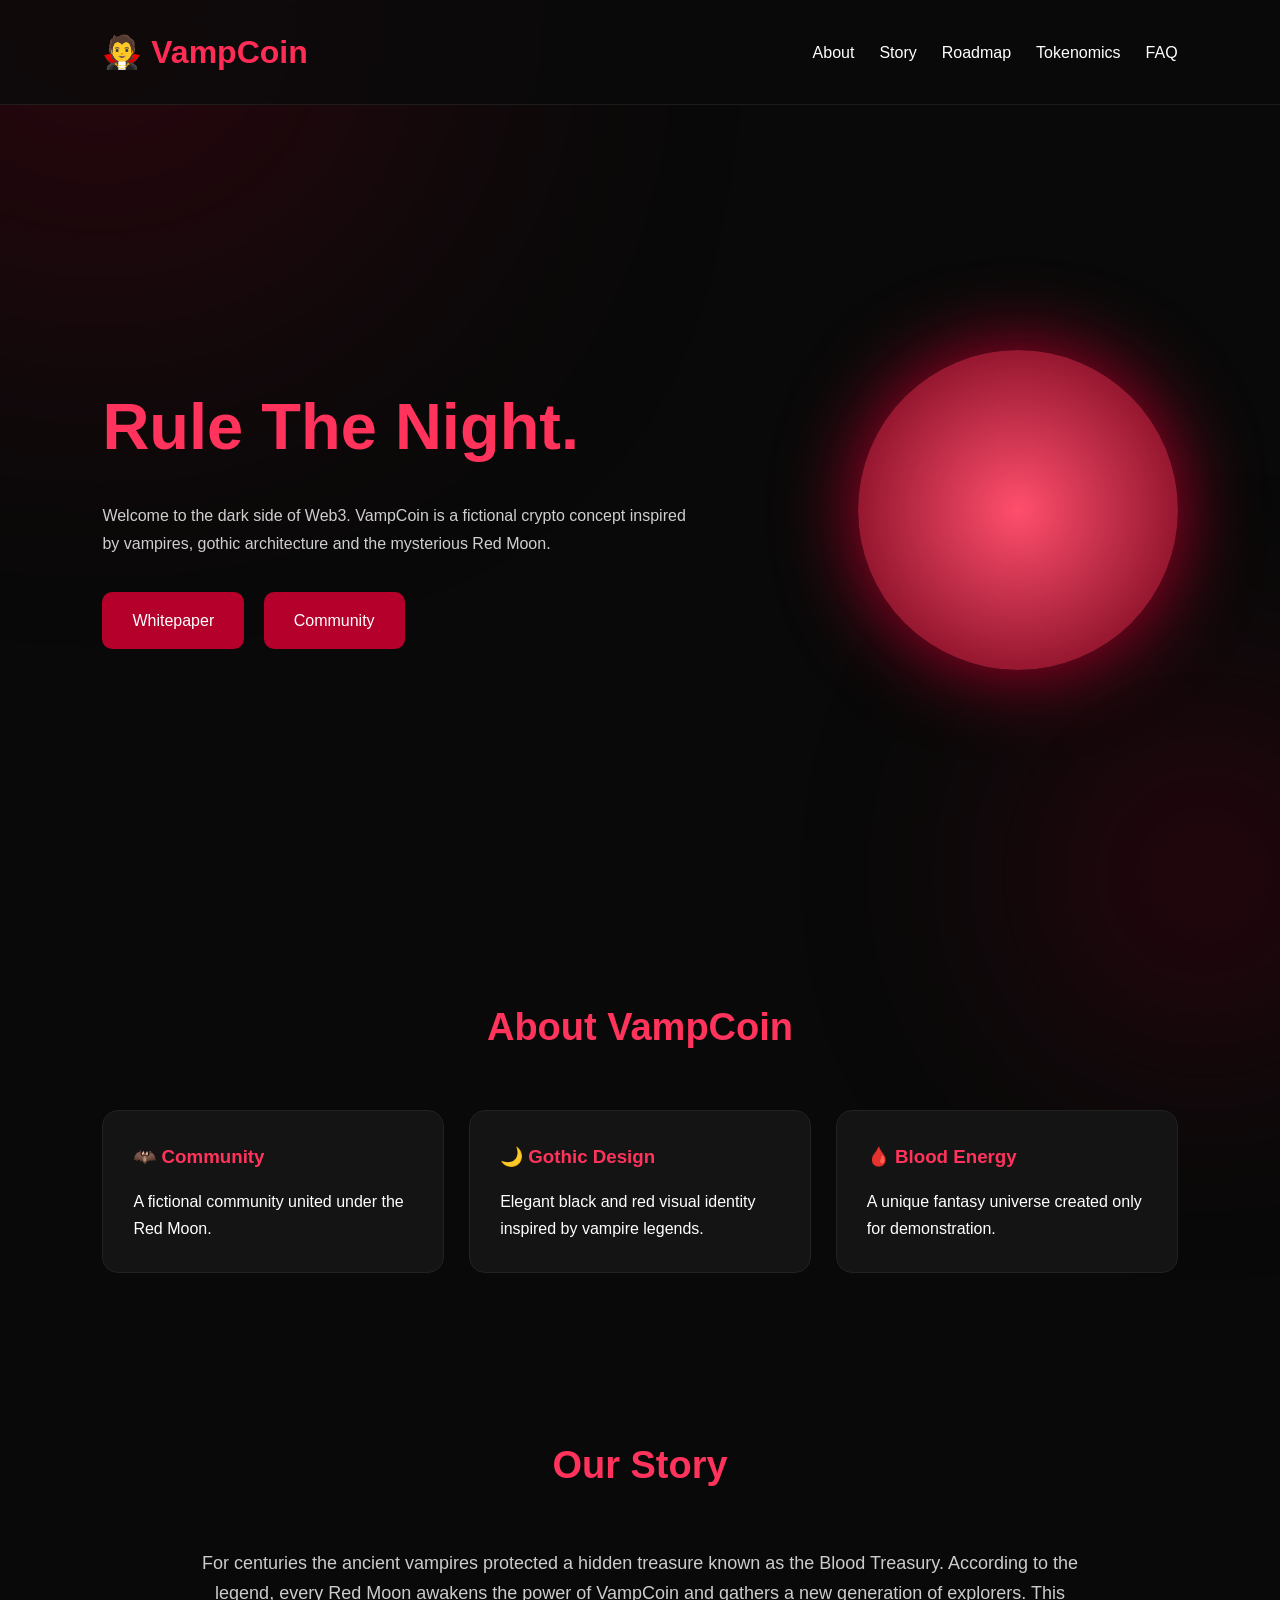
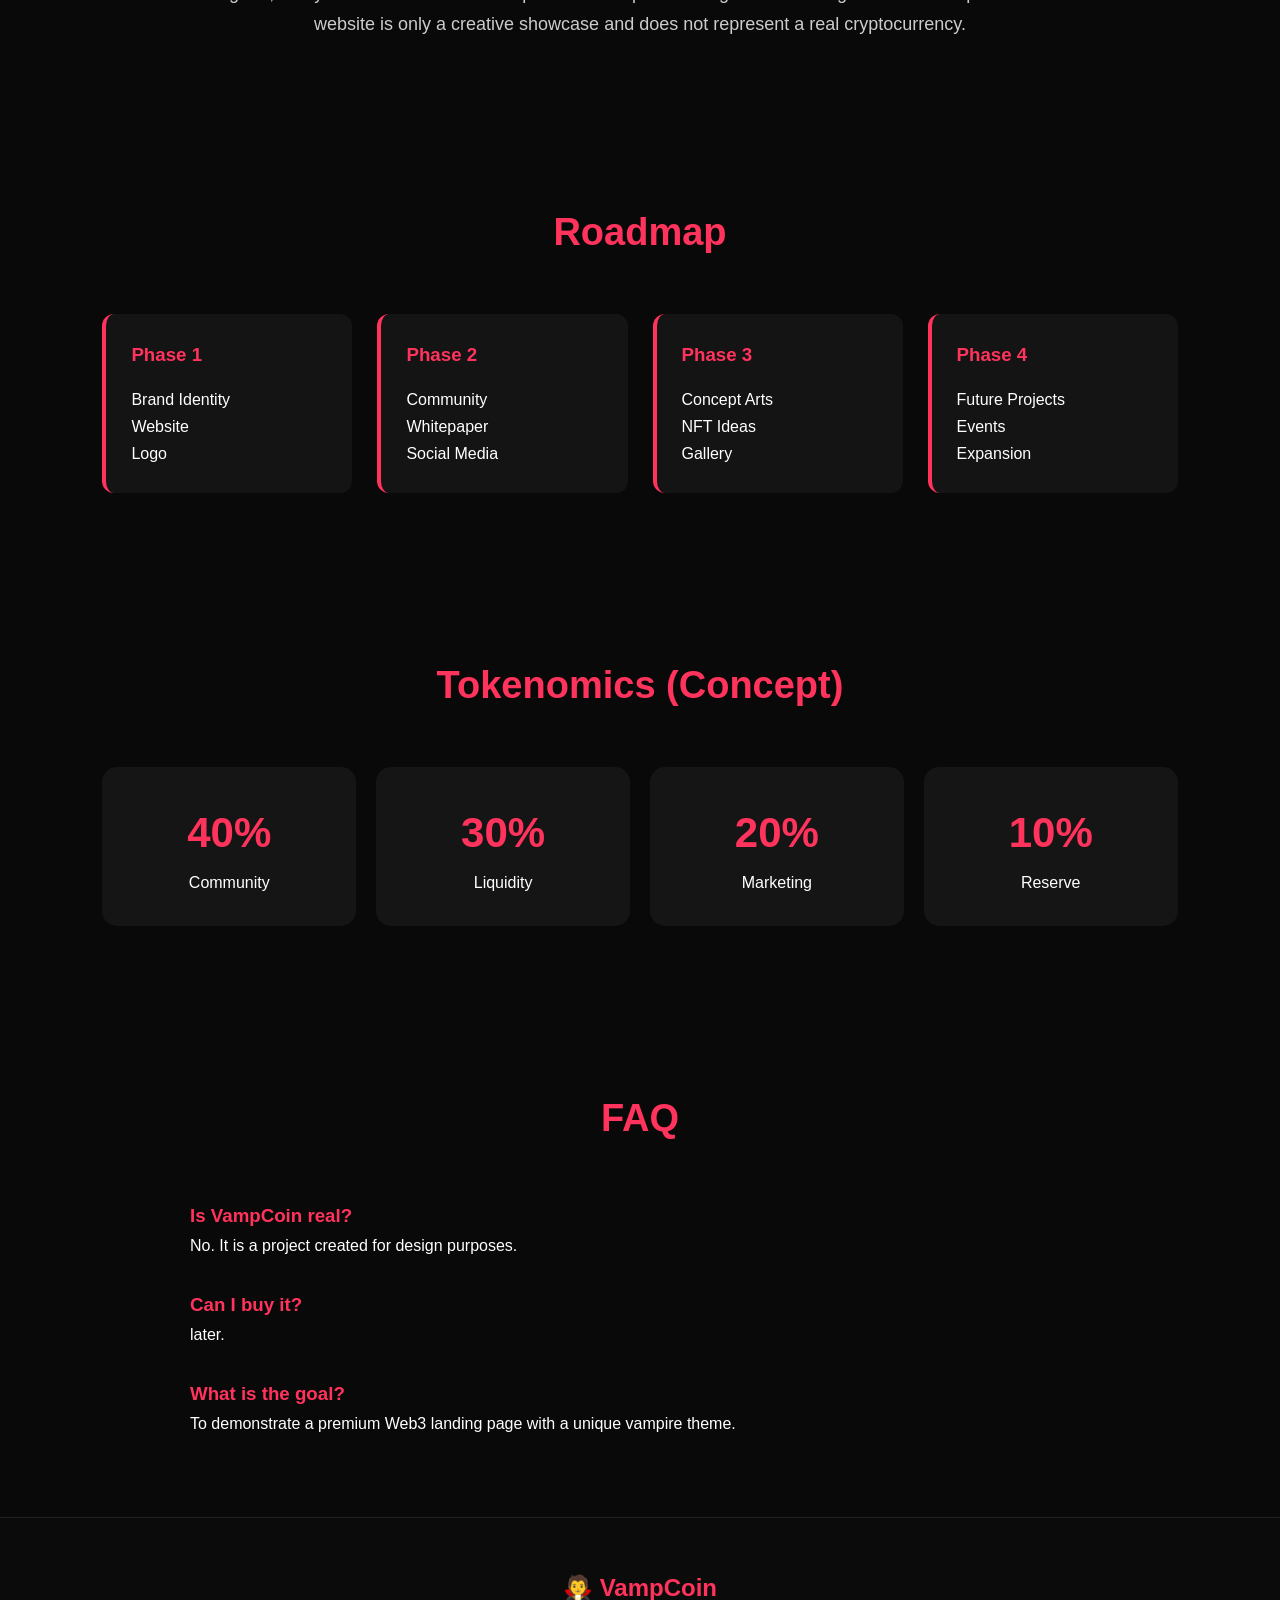
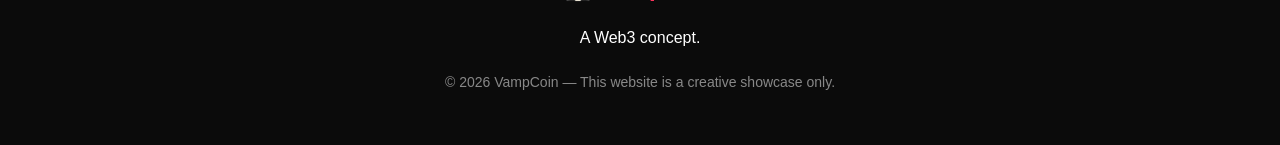
==== index.html @ ee9ddc70 "Update and rename exhange.html to index.html" ====
<!DOCTYPE html>
<html lang="fr">
<head>
    <meta charset="UTF-8">
    <meta name="viewport" content="width=device-width, initial-scale=1.0">
    <title>VampCoin</title>
    <link rel="stylesheet" href="style.css">
</head>
<body>

<header>
    <div class="logo">🧛 VampCoin</div>

    <nav>
        <a href="#about">About</a>
        <a href="#story">Story</a>
        <a href="#roadmap">Roadmap</a>
        <a href="#tokenomics">Tokenomics</a>
        <a href="#faq">FAQ</a>
    </nav>
</header>

<section class="hero">

    <div class="hero-text">
        <h1>Rule The Night.</h1>

        <p>
            Welcome to the dark side of Web3.
            VampCoin is a fictional crypto concept inspired by vampires,
            gothic architecture and the mysterious Red Moon.
        </p>

        <div class="buttons">
            <a href="#">Whitepaper</a>
            <a href="#">Community</a>
        </div>
    </div>

    <div class="moon"></div>

</section>

<section id="about">

<h2>About VampCoin</h2>

<div class="cards">

<div class="card">
<h3>🦇 Community</h3>
<p>
A fictional community united under the Red Moon.
</p>
</div>

<div class="card">
<h3>🌙 Gothic Design</h3>
<p>
Elegant black and red visual identity inspired by vampire legends.
</p>
</div>

<div class="card">
<h3>🩸 Blood Energy</h3>
<p>
A unique fantasy universe created only for demonstration.
</p>
</div>

</div>

</section>

<section id="story">

<h2>Our Story</h2>

<p class="story">

For centuries the ancient vampires protected a hidden treasure known as the Blood Treasury.

According to the legend, every Red Moon awakens the power of VampCoin and gathers a new generation of explorers.

This website is only a creative showcase and does not represent a real cryptocurrency.

</p>

</section>

<section id="roadmap">

<h2>Roadmap</h2>

<div class="timeline">

<div class="step">
<h3>Phase 1</h3>
<p>Brand Identity</p>
<p>Website</p>
<p>Logo</p>
</div>

<div class="step">
<h3>Phase 2</h3>
<p>Community</p>
<p>Whitepaper</p>
<p>Social Media</p>
</div>

<div class="step">
<h3>Phase 3</h3>
<p>Concept Arts</p>
<p>NFT Ideas</p>
<p>Gallery</p>
</div>

<div class="step">
<h3>Phase 4</h3>
<p>Future Projects</p>
<p>Events</p>
<p>Expansion</p>
</div>

</div>

</section>

<section id="tokenomics">

<h2>Tokenomics (Concept)</h2>

<div class="token-grid">

<div class="token-box">
<h3>40%</h3>
<p>Community</p>
</div>

<div class="token-box">
<h3>30%</h3>
<p>Liquidity</p>
</div>

<div class="token-box">
<h3>20%</h3>
<p>Marketing</p>
</div>

<div class="token-box">
<h3>10%</h3>
<p>Reserve</p>
</div>

</div>

</section>

<section id="faq">

<h2>FAQ</h2>

<div class="faq-box">

<h3>Is VampCoin real?</h3>
<p>No. It is a project created for design purposes.</p>

<h3>Can I buy it?</h3>
<p>later.</p>

<h3>What is the goal?</h3>
<p>To demonstrate a premium Web3 landing page with a unique vampire theme.</p>

</div>

</section>

<footer>

<h2>🧛 VampCoin</h2>

<p>
A Web3 concept.
</p>

<p class="small">
© 2026 VampCoin — This website is a creative showcase only.
</p>

</footer>

</body>
</html>
---- style.css ----
*{
    margin:0;
    padding:0;
    box-sizing:border-box;
    scroll-behavior:smooth;
}

body{
    font-family:Arial,Helvetica,sans-serif;
    background:#090909;
    color:white;
    line-height:1.7;
}

/* Fond */

body::before{
    content:"";
    position:fixed;
    width:500px;
    height:500px;
    border-radius:50%;
    background:#b4002a;
    filter:blur(180px);
    top:-250px;
    left:-150px;
    opacity:.35;
    z-index:-2;
}

body::after{
    content:"";
    position:fixed;
    width:350px;
    height:350px;
    border-radius:50%;
    background:#5d0018;
    filter:blur(120px);
    bottom:-150px;
    right:-100px;
    opacity:.4;
    z-index:-2;
}

/* Header */

header{
    width:100%;
    display:flex;
    justify-content:space-between;
    align-items:center;
    padding:25px 8%;
    position:sticky;
    top:0;
    background:rgba(10,10,10,.8);
    backdrop-filter:blur(10px);
    border-bottom:1px solid rgba(255,255,255,.08);
}

.logo{
    font-size:32px;
    font-weight:bold;
    color:#ff2c55;
}

nav{
    display:flex;
    gap:25px;
}

nav a{
    color:white;
    text-decoration:none;
    transition:.3s;
}

nav a:hover{
    color:#ff2c55;
}

/* Hero */

.hero{
    min-height:90vh;
    display:flex;
    align-items:center;
    justify-content:space-between;
    padding:80px 8%;
    gap:40px;
    flex-wrap:wrap;
}

.hero-text{
    flex:1;
    min-width:300px;
}

.hero h1{
    font-size:65px;
    color:#ff335c;
    margin-bottom:20px;
}

.hero p{
    color:#cfcfcf;
    max-width:600px;
}

.buttons{
    margin-top:35px;
}

.buttons a{
    display:inline-block;
    margin-right:15px;
    padding:15px 30px;
    border-radius:10px;
    text-decoration:none;
    color:white;
    background:#b4002a;
    transition:.3s;
}

.buttons a:hover{
    background:#ff335c;
}

/* Moon */

.moon{
    width:320px;
    height:320px;
    border-radius:50%;
    background:radial-gradient(circle,#ff4f6d,#6a0016);
    box-shadow:0 0 80px #b4002a;
    animation:pulse 4s infinite;
}

@keyframes pulse{

0%{
transform:scale(1);
box-shadow:0 0 50px #b4002a;
}

50%{
transform:scale(1.05);
box-shadow:0 0 100px #ff335c;
}

100%{
transform:scale(1);
}

}

/* Sections */

section{
    padding:80px 8%;
}

section h2{
    text-align:center;
    color:#ff335c;
    margin-bottom:50px;
    font-size:38px;
}

/* Cards */

.cards{
    display:grid;
    grid-template-columns:repeat(auto-fit,minmax(250px,1fr));
    gap:25px;
}

.card{
    background:#141414;
    border:1px solid #222;
    border-radius:16px;
    padding:30px;
    transition:.3s;
}

.card:hover{
    transform:translateY(-8px);
    border-color:#ff335c;
}

.card h3{
    color:#ff335c;
    margin-bottom:15px;
}

/* Story */

.story{
    max-width:900px;
    margin:auto;
    text-align:center;
    color:#cccccc;
    font-size:18px;
}

/* Timeline */

.timeline{
    display:grid;
    grid-template-columns:repeat(auto-fit,minmax(220px,1fr));
    gap:25px;
}

.step{
    background:#141414;
    border-left:4px solid #ff335c;
    padding:25px;
    border-radius:12px;
}

.step h3{
    margin-bottom:15px;
    color:#ff335c;
}

/* Tokenomics */

.token-grid{
    display:grid;
    grid-template-columns:repeat(auto-fit,minmax(180px,1fr));
    gap:20px;
}

.token-box{
    background:#151515;
    text-align:center;
    padding:30px;
    border-radius:15px;
    transition:.3s;
}

.token-box:hover{
    background:#1e1e1e;
}

.token-box h3{
    font-size:42px;
    color:#ff335c;
}

/* FAQ */

.faq-box{
    max-width:900px;
    margin:auto;
}

.faq-box h3{
    margin-top:30px;
    color:#ff335c;
}

/* Footer */

footer{
    padding:50px;
    text-align:center;
    border-top:1px solid #222;
    background:#0b0b0b;
}

footer h2{
    color:#ff335c;
    margin-bottom:15px;
}

.small{
    margin-top:20px;
    color:#888;
    font-size:14px;
}

/* Responsive */

@media(max-width:900px){

header{
    flex-direction:column;
    gap:20px;
}

nav{
    flex-wrap:wrap;
    justify-content:center;
}

.hero{
    text-align:center;
    justify-content:center;
}

.hero h1{
    font-size:48px;
}

.moon{
    width:230px;
    height:230px;
}

.buttons a{
    margin-top:10px;
}

}
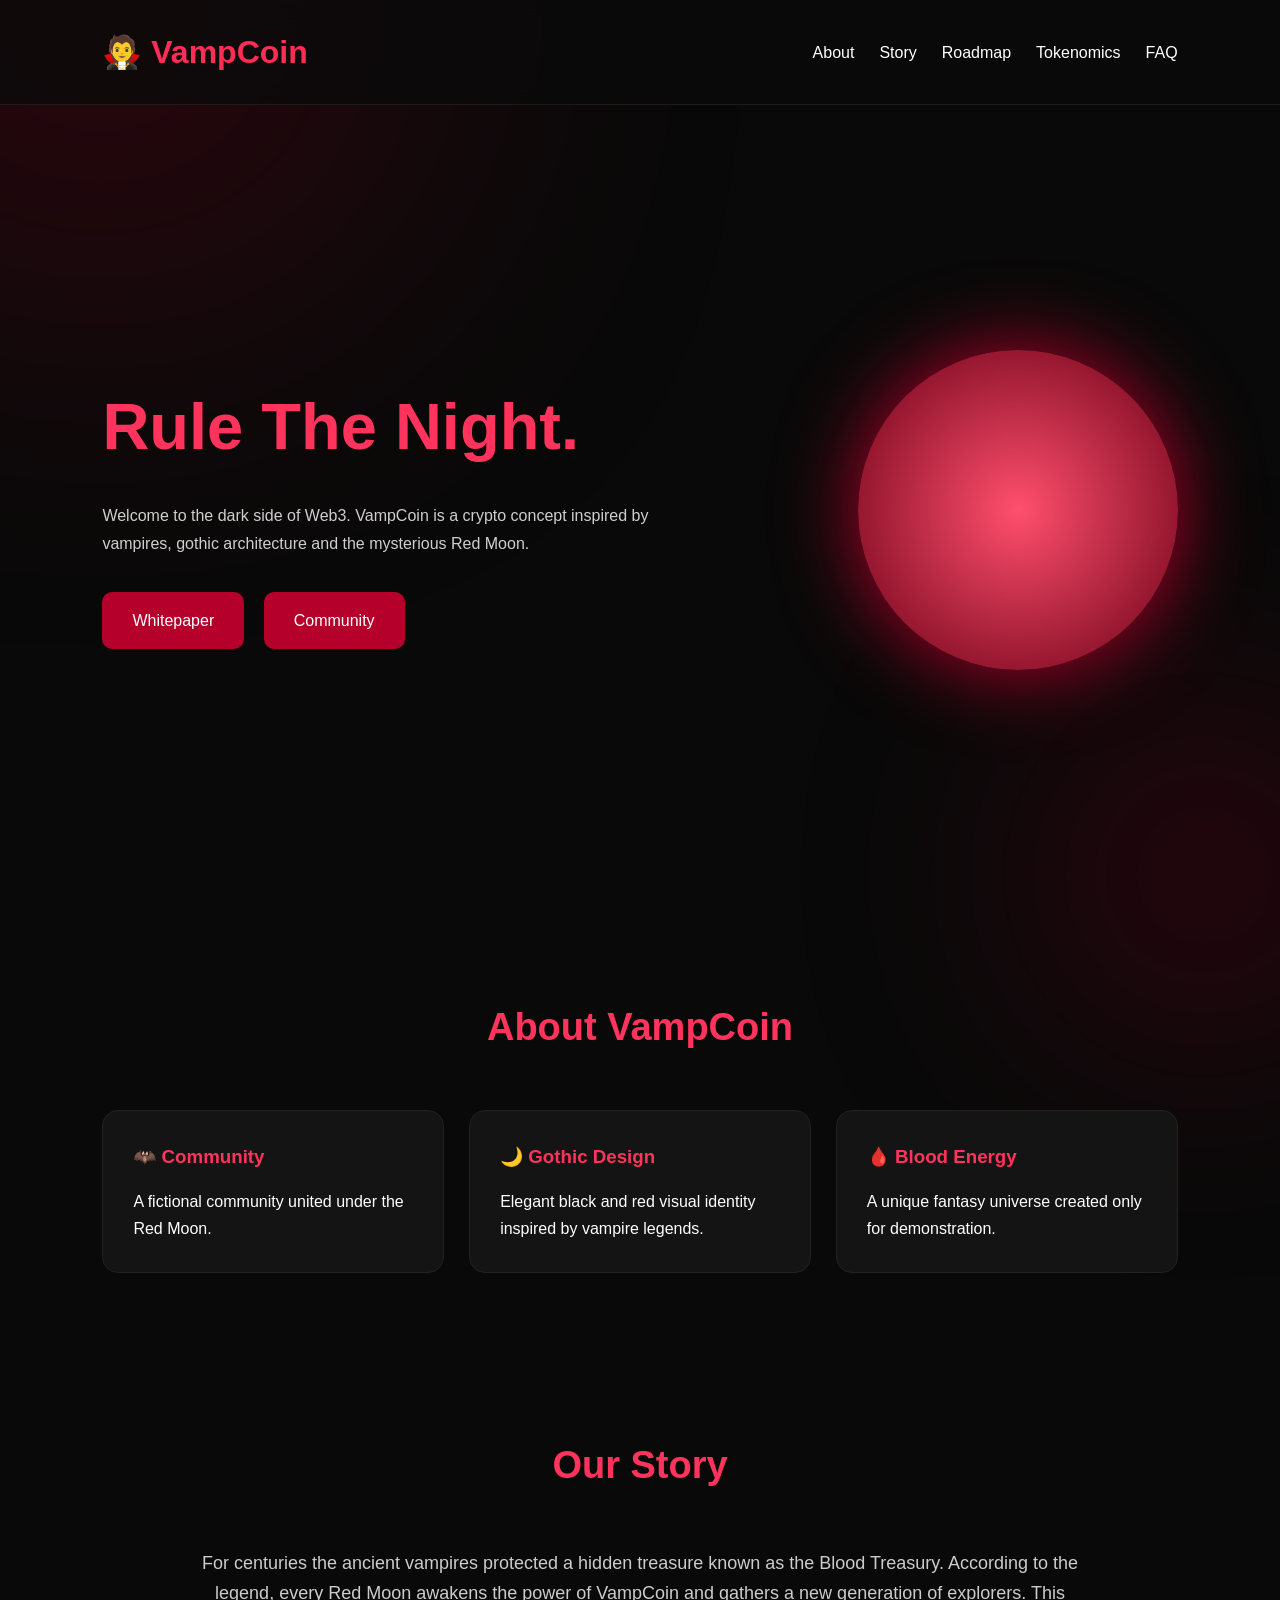
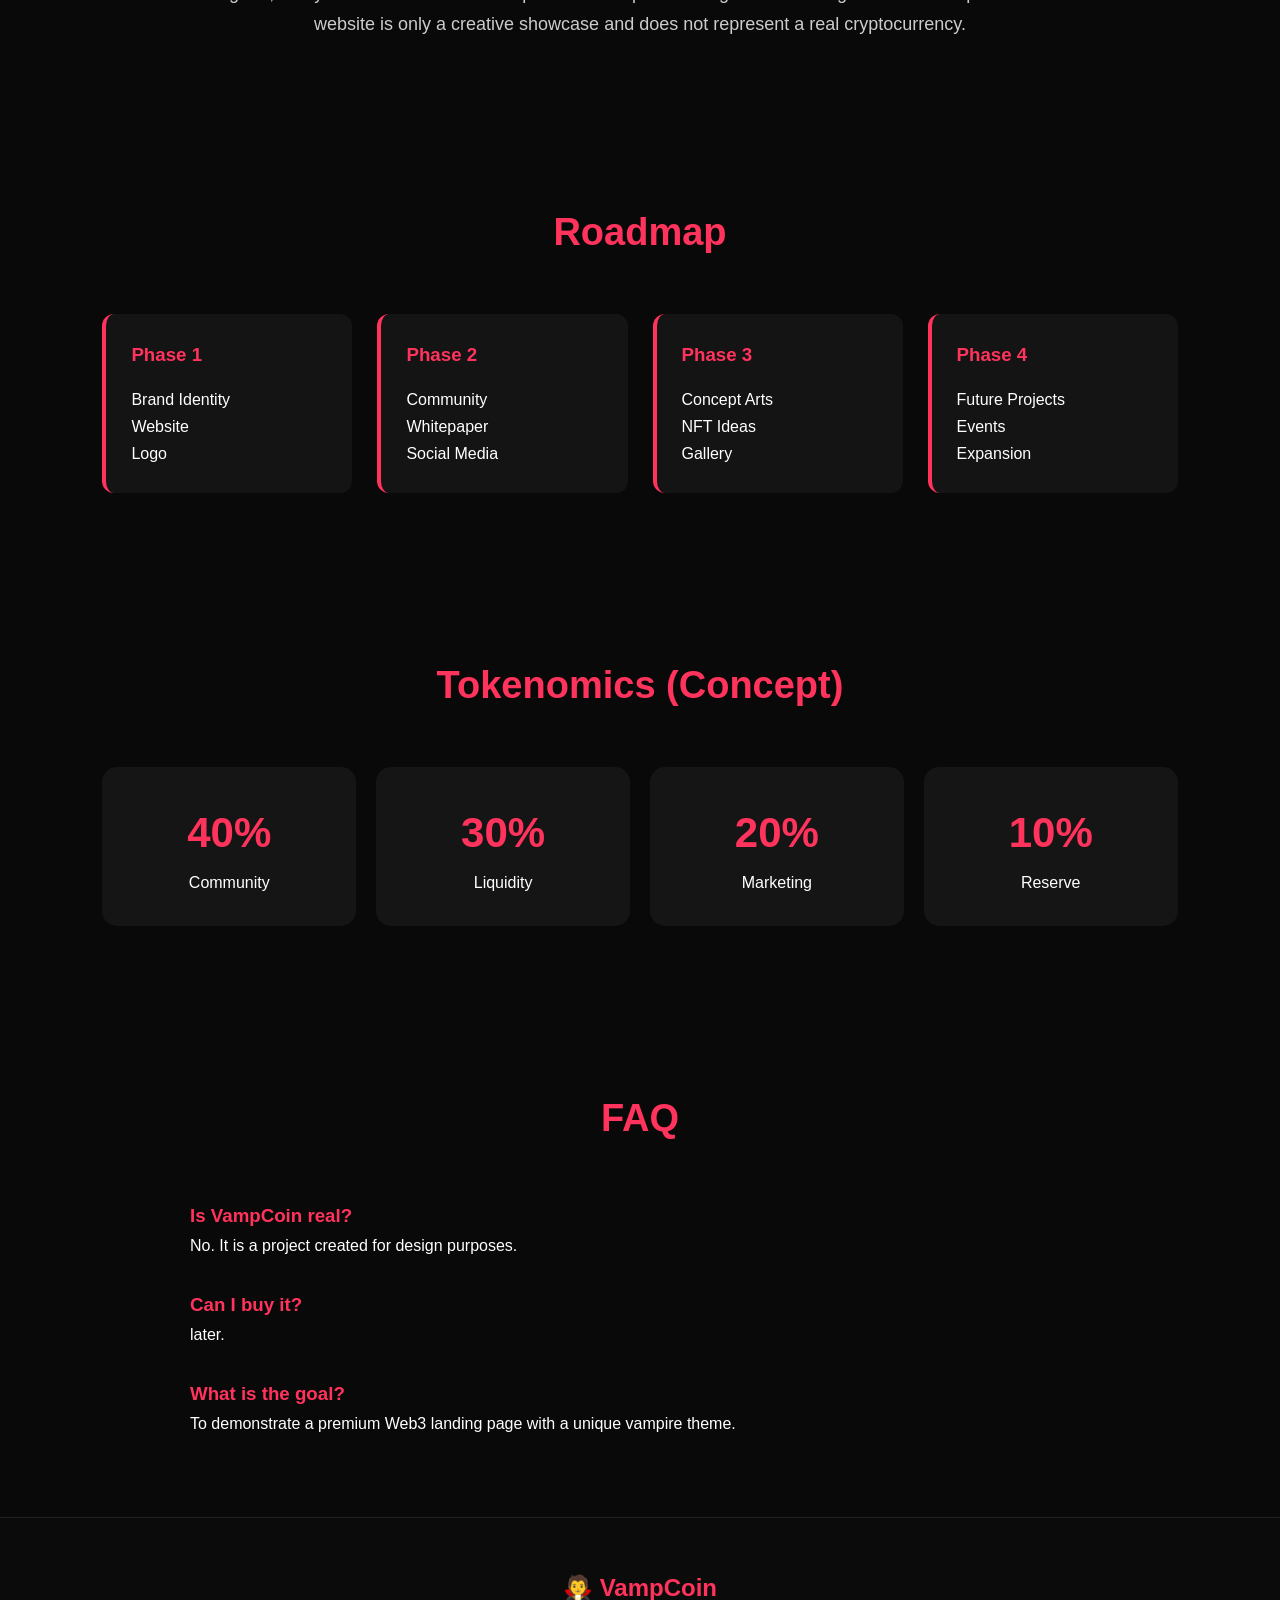
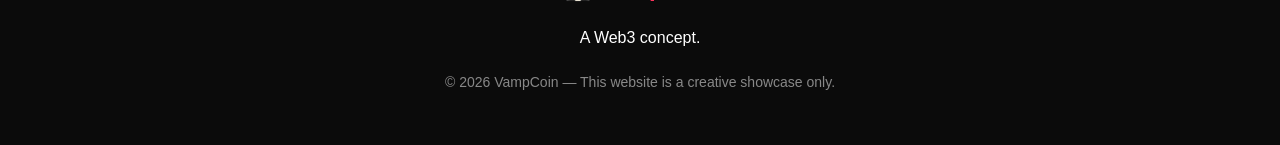
==== commit 7f9e1fdc: "Update index.html" ====
--- a/index.html
+++ b/index.html
@@ -27,7 +27,7 @@
 
         <p>
             Welcome to the dark side of Web3.
-            VampCoin is a fictional crypto concept inspired by vampires,
+            VampCoin is a crypto concept inspired by vampires,
             gothic architecture and the mysterious Red Moon.
         </p>
 
